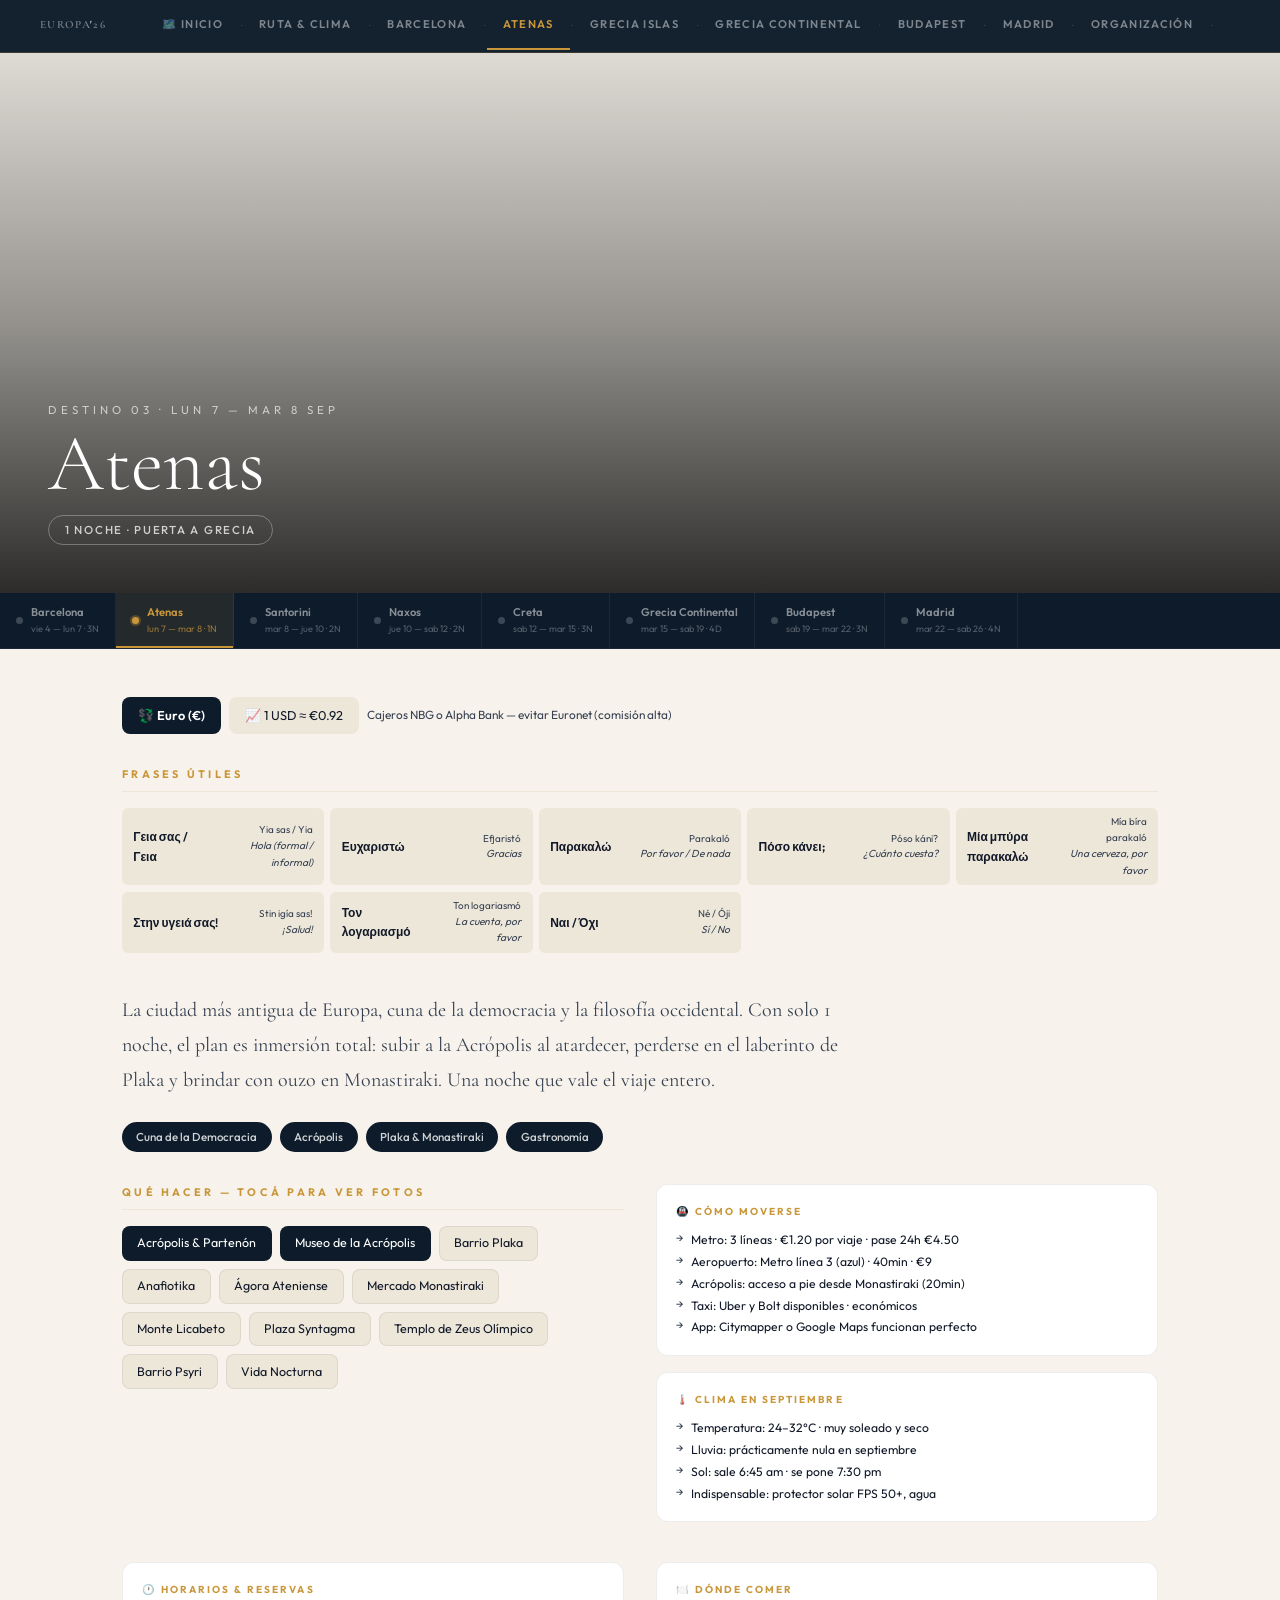
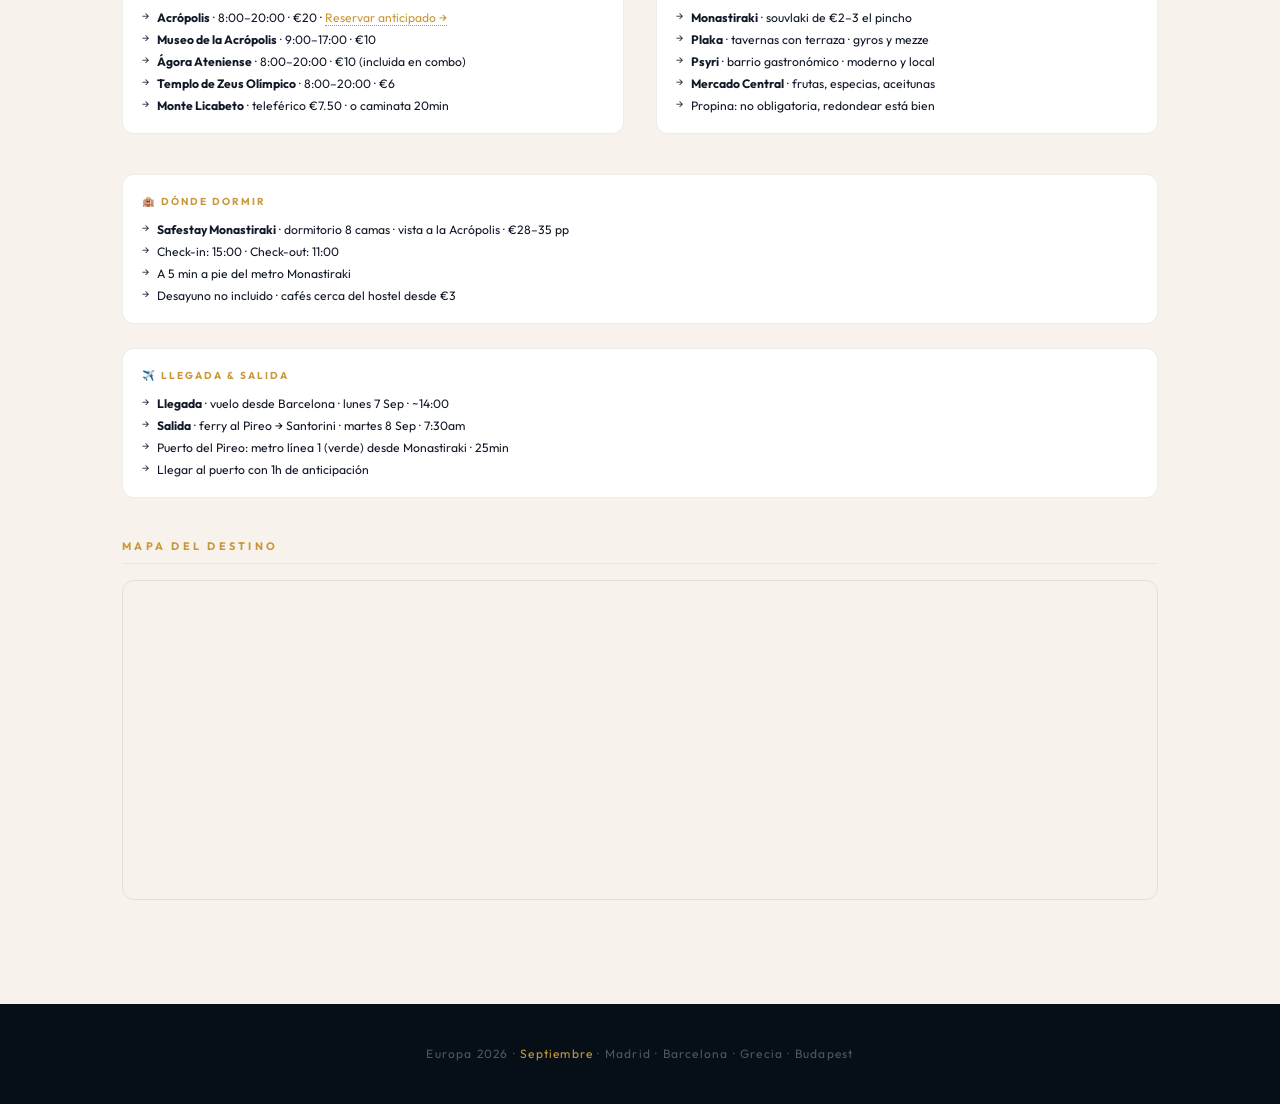
==== atenas.html @ 5ca6176f "descripción del cambio" ====
<!DOCTYPE html>
<html lang="es">
<head>
<meta charset="UTF-8">
<meta name="viewport" content="width=device-width, initial-scale=1.0, viewport-fit=cover">
<meta name="theme-color" content="#0d1b2a">
<meta name="mobile-web-app-capable" content="yes">
<meta name="apple-mobile-web-app-capable" content="yes">
<meta name="apple-mobile-web-app-status-bar-style" content="black-translucent">
<meta name="apple-mobile-web-app-title" content="Europa 2026">
<title>Atenas · Europa 2026</title>
<link href="https://fonts.googleapis.com/css2?family=Cormorant+Garamond:ital,wght@0,300;0,400;0,600;0,700;1,300;1,400&family=Outfit:wght@300;400;500;600;700&display=swap" rel="stylesheet">
<link rel="stylesheet" href="https://unpkg.com/leaflet@1.9.4/dist/leaflet.css"/>
<link rel="stylesheet" href="style.css">
</head>
<body>
<div class="modal-overlay" id="modal"><div class="modal-card">
  <img class="modal-photo" id="mImg" src="" alt="">
  <div class="modal-footer"><div class="modal-title" id="mTitle"></div><button class="modal-close" id="mClose">✕ Cerrar</button></div>
</div></div>
<nav class="site-nav"><div class="nav-inner"><a class="nav-logo" href="index.html">Europa<span style="color:white">'</span>26</a><a href="index.html">🗺️ Inicio</a><span class="nav-sep">·</span><a href="ruta.html">Ruta & Clima</a><span class="nav-sep">·</span><a href="barcelona.html">Barcelona</a><span class="nav-sep">·</span><a href="atenas.html">Atenas</a><span class="nav-sep">·</span><a href="grecia-islas.html">Grecia Islas</a><span class="nav-sep">·</span><a href="continental.html">Grecia Continental</a><span class="nav-sep">·</span><a href="budapest.html">Budapest</a><span class="nav-sep">·</span><a href="madrid.html">Madrid</a><span class="nav-sep">·</span><a href="organizar.html">Organización</a><span class="nav-sep">·</span></div></nav>

<section class="page-hero">
  <div class="page-hero-bg" style="background-image:url('https://upload.wikimedia.org/wikipedia/commons/thumb/d/da/The_Parthenon_in_Athens.jpg/1280px-The_Parthenon_in_Athens.jpg');background-size:cover;background-position:center 60%"></div>
  <div class="page-hero-overlay"></div>
  <div class="page-hero-content">
    <p class="page-hero-eyebrow">Destino 03 · Lun 7 — Mar 8 Sep</p>
    <h1 class="page-hero-title">Atenas</h1>
    <span class="page-hero-nights">1 Noche · Puerta a Grecia</span>
  </div>
</section>

<nav class="journey-strip">
  <a href="barcelona.html" class="tl-item"><span class="tl-dot"></span><span class="tl-label"><strong>Barcelona</strong><em>vie 4 — lun 7 · 3N</em></span></a>
  <a href="atenas.html" class="tl-item tl-current"><span class="tl-dot"></span><span class="tl-label"><strong>Atenas</strong><em>lun 7 — mar 8 · 1N</em></span></a>
  <a href="grecia-islas.html#santorini" class="tl-item"><span class="tl-dot"></span><span class="tl-label"><strong>Santorini</strong><em>mar 8 — jue 10 · 2N</em></span></a>
  <a href="grecia-islas.html#naxos" class="tl-item"><span class="tl-dot"></span><span class="tl-label"><strong>Naxos</strong><em>jue 10 — sab 12 · 2N</em></span></a>
  <a href="grecia-islas.html#creta" class="tl-item"><span class="tl-dot"></span><span class="tl-label"><strong>Creta</strong><em>sab 12 — mar 15 · 3N</em></span></a>
  <a href="continental.html" class="tl-item"><span class="tl-dot"></span><span class="tl-label"><strong>Grecia Continental</strong><em>mar 15 — sab 19 · 4D</em></span></a>
  <a href="budapest.html" class="tl-item"><span class="tl-dot"></span><span class="tl-label"><strong>Budapest</strong><em>sab 19 — mar 22 · 3N</em></span></a>
  <a href="madrid.html" class="tl-item"><span class="tl-dot"></span><span class="tl-label"><strong>Madrid</strong><em>mar 22 — sab 26 · 4N</em></span></a>
</nav>

<div class="dest-body">
  <div class="currency-bar">
    <div class="currency-badge">💱 Euro (€)</div>
    <div class="currency-rate">📈 1 USD ≈ €0.92</div>
    <span class="currency-tip">Cajeros NBG o Alpha Bank — evitar Euronet (comisión alta)</span>
  </div>

  <div style="margin-bottom:2.5rem"><p class="block-title">Frases útiles</p>
  <div class="phrase-grid">
    <div class="phrase-row"><div class="local">Γεια σας / Γεια</div><div class="pron-es"><span class="pron">Yia sas / Yia</span><span class="es">Hola (formal / informal)</span></div></div>
    <div class="phrase-row"><div class="local">Ευχαριστώ</div><div class="pron-es"><span class="pron">Efjaristó</span><span class="es">Gracias</span></div></div>
    <div class="phrase-row"><div class="local">Παρακαλώ</div><div class="pron-es"><span class="pron">Parakaló</span><span class="es">Por favor / De nada</span></div></div>
    <div class="phrase-row"><div class="local">Πόσο κάνει;</div><div class="pron-es"><span class="pron">Póso káni?</span><span class="es">¿Cuánto cuesta?</span></div></div>
    <div class="phrase-row"><div class="local">Μία μπύρα παρακαλώ</div><div class="pron-es"><span class="pron">Mía bíra parakaló</span><span class="es">Una cerveza, por favor</span></div></div>
    <div class="phrase-row"><div class="local">Στην υγειά σας!</div><div class="pron-es"><span class="pron">Stin igía sas!</span><span class="es">¡Salud!</span></div></div>
    <div class="phrase-row"><div class="local">Τον λογαριασμό</div><div class="pron-es"><span class="pron">Ton logariasmó</span><span class="es">La cuenta, por favor</span></div></div>
    <div class="phrase-row"><div class="local">Ναι / Όχι</div><div class="pron-es"><span class="pron">Né / Óji</span><span class="es">Sí / No</span></div></div>
  </div></div>

  <p class="dest-description">La ciudad más antigua de Europa, cuna de la democracia y la filosofía occidental. Con solo 1 noche, el plan es inmersión total: subir a la Acrópolis al atardecer, perderse en el laberinto de Plaka y brindar con ouzo en Monastiraki. Una noche que vale el viaje entero.</p>
  <div class="dest-highlights">
    <span class="highlight-pill">Cuna de la Democracia</span>
    <span class="highlight-pill">Acrópolis</span>
    <span class="highlight-pill">Plaka & Monastiraki</span>
    <span class="highlight-pill">Gastronomía</span>
  </div>

  <div class="two-col">
    <div>
      <p class="block-title">Qué hacer — tocá para ver fotos</p>
      <div class="activities-grid">
        <span class="activity-tag highlight">Acrópolis & Partenón</span>
        <span class="activity-tag highlight">Museo de la Acrópolis</span>
        <span class="activity-tag">Barrio Plaka</span>
        <span class="activity-tag">Anafiotika</span>
        <span class="activity-tag">Ágora Ateniense</span>
        <span class="activity-tag">Mercado Monastiraki</span>
        <span class="activity-tag">Monte Licabeto</span>
        <span class="activity-tag">Plaza Syntagma</span>
        <span class="activity-tag">Templo de Zeus Olímpico</span>
        <span class="activity-tag">Barrio Psyri</span>
        <span class="activity-tag">Vida Nocturna</span>
      </div>
    </div>
    <div>
      <div class="info-card"><span class="info-card-title">🚇 Cómo moverse</span>
        <ul>
          <li>Metro: 3 líneas · €1.20 por viaje · pase 24h €4.50</li>
          <li>Aeropuerto: Metro línea 3 (azul) · 40min · €9</li>
          <li>Acrópolis: acceso a pie desde Monastiraki (20min)</li>
          <li>Taxi: Uber y Bolt disponibles · económicos</li>
          <li>App: Citymapper o Google Maps funcionan perfecto</li>
        </ul>
      </div>
      <div class="info-card" style="margin-top:1rem"><span class="info-card-title">🌡️ Clima en Septiembre</span>
        <ul>
          <li>Temperatura: 24–32°C · muy soleado y seco</li>
          <li>Lluvia: prácticamente nula en septiembre</li>
          <li>Sol: sale 6:45 am · se pone 7:30 pm</li>
          <li>Indispensable: protector solar FPS 50+, agua</li>
        </ul>
      </div>
    </div>
  </div>

  <div class="two-col" style="margin-top:2rem">
    <div class="info-card"><span class="info-card-title">🕐 Horarios & Reservas</span>
      <ul>
        <li><strong>Acrópolis</strong> · 8:00–20:00 · €20 · <a href="https://etickets.tap.gr" target="_blank">Reservar anticipado →</a></li>
        <li><strong>Museo de la Acrópolis</strong> · 9:00–17:00 · €10</li>
        <li><strong>Ágora Ateniense</strong> · 8:00–20:00 · €10 (incluida en combo)</li>
        <li><strong>Templo de Zeus Olímpico</strong> · 8:00–20:00 · €6</li>
        <li><strong>Monte Licabeto</strong> · teleférico €7.50 · o caminata 20min</li>
      </ul>
    </div>
    <div class="info-card"><span class="info-card-title">🍽️ Dónde comer</span>
      <ul>
        <li><strong>Monastiraki</strong> · souvlaki de €2–3 el pincho</li>
        <li><strong>Plaka</strong> · tavernas con terraza · gyros y mezze</li>
        <li><strong>Psyri</strong> · barrio gastronómico · moderno y local</li>
        <li><strong>Mercado Central</strong> · frutas, especias, aceitunas</li>
        <li>Propina: no obligatoria, redondear está bien</li>
      </ul>
    </div>
  </div>

  <div class="info-card" style="margin-top:2rem"><span class="info-card-title">🏨 Dónde dormir</span>
    <ul>
      <li><strong>Safestay Monastiraki</strong> · dormitorio 8 camas · vista a la Acrópolis · €28–35 pp</li>
      <li>Check-in: 15:00 · Check-out: 11:00</li>
      <li>A 5 min a pie del metro Monastiraki</li>
      <li>Desayuno no incluido · cafés cerca del hostel desde €3</li>
    </ul>
  </div>

  <div class="info-card" style="margin-top:1.5rem"><span class="info-card-title">✈️ Llegada & Salida</span>
    <ul>
      <li><strong>Llegada</strong> · vuelo desde Barcelona · lunes 7 Sep · ~14:00</li>
      <li><strong>Salida</strong> · ferry al Pireo → Santorini · martes 8 Sep · 7:30am</li>
      <li>Puerto del Pireo: metro línea 1 (verde) desde Monastiraki · 25min</li>
      <li>Llegar al puerto con 1h de anticipación</li>
    </ul>
  </div>

  <div style="margin-bottom:2.5rem;margin-top:2.5rem">
    <p class="block-title">Mapa del destino</p>
    <div id="map-ath2" class="dest-map"></div>
  </div>
</div>

<footer class="site-footer"><p>Europa 2026 · <span>Septiembre</span> · Madrid · Barcelona · Grecia · Budapest</p></footer>
<script src="https://unpkg.com/leaflet@1.9.4/dist/leaflet.js"></script>
<script src="shared.js"></script>
<script>window.MAPS=[{"id":"map-ath2","lat":37.9755,"lng":23.736,"zoom":14,"spots":[
  {"num":1,"name":"Acrópolis & Partenón","lat":37.9715,"lng":23.7267,"hostel":false},
  {"num":2,"name":"Museo de la Acrópolis","lat":37.9692,"lng":23.7287,"hostel":false},
  {"num":3,"name":"Ágora Ateniense","lat":37.9754,"lng":23.7213,"hostel":false},
  {"num":4,"name":"Barrio Plaka","lat":37.9742,"lng":23.7285,"hostel":false},
  {"num":5,"name":"Mercado Monastiraki","lat":37.9763,"lng":23.7227,"hostel":false},
  {"num":6,"name":"Monte Licabeto","lat":37.9804,"lng":23.7450,"hostel":false},
  {"num":7,"name":"Templo de Zeus","lat":37.9693,"lng":23.7323,"hostel":false},
  {"num":8,"name":"Barrio Psyri","lat":37.9781,"lng":23.7208,"hostel":false},
  {"num":9,"name":"Plaza Syntagma","lat":37.9755,"lng":23.7355,"hostel":false},
  {"num":"H","name":"Safestay Monastiraki","lat":37.9763,"lng":23.7252,"hostel":true}
]}];</script>
</body></html>
---- style.css ----
:root{
  --navy:#0d1b2a;--cream:#f7f3ec;--cream-dark:#ede7da;
  --gold:#c9973a;--gold-b:#e8c46a;--gold-light:#f5e6c5;
  --terracotta:#b85c38;--white:#fff;
  --text:#111827;--text-mid:#374151;--star:#f0a500;--pb:#fffbf0;
}
*{margin:0;padding:0;box-sizing:border-box;}
html{scroll-behavior:smooth;}
body{font-family:'Outfit',sans-serif;background:var(--cream);color:var(--text);line-height:1.6;}

/* NAV */
.site-nav{position:sticky;top:0;z-index:100;background:rgba(13,27,42,.97);backdrop-filter:blur(12px);border-bottom:1px solid rgba(201,151,58,.2);padding:0 1.5rem;overflow-x:auto;white-space:nowrap;}
.site-nav::-webkit-scrollbar{display:none;}
.nav-inner{display:flex;align-items:center;min-height:52px;}
.nav-inner a{display:inline-block;padding:.9rem 1rem;font-size:.7rem;font-weight:600;letter-spacing:.12em;text-transform:uppercase;color:rgba(255,255,255,.45);text-decoration:none;border-bottom:2px solid transparent;transition:all .25s;}
.nav-inner a:hover,.nav-inner a.active{color:var(--gold);border-bottom-color:var(--gold);}
.nav-sep{color:rgba(255,255,255,.15);font-size:.65rem;padding:0 .1rem;}
.nav-logo{font-family:'Cormorant Garamond',serif;font-size:1rem;color:var(--gold);margin-right:1.5rem;text-decoration:none;flex-shrink:0;}

/* HERO */
.page-hero{height:60vh;min-height:380px;position:relative;overflow:hidden;display:flex;flex-direction:column;justify-content:flex-end;padding:3rem;}
.page-hero-bg{position:absolute;inset:0;background-size:cover;background-position:center;transition:transform 8s ease;}
.page-hero:hover .page-hero-bg{transform:scale(1.04);}
.page-hero-overlay{position:absolute;inset:0;background:linear-gradient(to top,rgba(0,0,0,.82) 0%,rgba(0,0,0,.4) 50%,rgba(0,0,0,.1) 100%);}
.page-hero-content{position:relative;z-index:2;}
.page-hero-eyebrow{font-size:.72rem;letter-spacing:.35em;color:rgba(255,255,255,.65);text-transform:uppercase;margin-bottom:.4rem;}
.page-hero-title{font-family:'Cormorant Garamond',serif;font-size:clamp(2.8rem,7vw,5rem);font-weight:300;color:var(--white);line-height:.95;}
.page-hero-nights{display:inline-block;margin-top:.8rem;font-size:.72rem;font-weight:500;letter-spacing:.15em;color:rgba(255,255,255,.75);border:1px solid rgba(255,255,255,.3);border-radius:20px;padding:.3rem 1rem;text-transform:uppercase;}

/* JOURNEY STRIP */
.journey-strip{display:flex;align-items:stretch;overflow-x:auto;background:var(--navy);border-bottom:1px solid rgba(255,255,255,.06);}
.journey-strip::-webkit-scrollbar{display:none;}
.journey-strip .tl-item{display:flex;align-items:center;gap:.5rem;padding:.7rem 1rem;text-decoration:none;border-right:1px solid rgba(255,255,255,.06);flex-shrink:0;transition:background .2s;position:relative;}
.journey-strip .tl-item:hover{background:rgba(255,255,255,.05);}
.journey-strip .tl-item.tl-current{background:rgba(201,151,58,.12);}
.journey-strip .tl-item.tl-current::after{content:'';position:absolute;bottom:0;left:0;right:0;height:2px;background:var(--gold);}
.tl-dot{width:7px;height:7px;border-radius:50%;background:rgba(255,255,255,.2);flex-shrink:0;}
.tl-item.tl-current .tl-dot{background:var(--gold);box-shadow:0 0 0 2px rgba(201,151,58,.3);}
.tl-label{display:flex;flex-direction:column;}
.tl-label strong{font-size:.7rem;font-weight:600;color:rgba(255,255,255,.5);white-space:nowrap;}
.tl-label em{font-size:.58rem;font-style:normal;color:rgba(255,255,255,.3);white-space:nowrap;}
.tl-item.tl-current .tl-label strong{color:var(--gold);}
.tl-item.tl-current .tl-label em{color:rgba(201,151,58,.7);}

/* SECTION */
.section-eyebrow{font-size:.7rem;letter-spacing:.35em;text-transform:uppercase;color:var(--gold);margin-bottom:.6rem;font-weight:600;}
.dest-body{max-width:1100px;margin:0 auto;padding:3rem 2rem 4rem;}
.dest-description{font-family:'Cormorant Garamond',serif;font-size:1.25rem;font-weight:400;line-height:1.75;color:var(--text-mid);max-width:720px;margin-bottom:1.5rem;}
.dest-highlights{display:flex;flex-wrap:wrap;gap:.5rem;margin-bottom:2rem;}
.highlight-pill{background:var(--navy);color:rgba(255,255,255,.8);font-size:.72rem;font-weight:500;padding:.35rem .9rem;border-radius:20px;}
.block-title{font-size:.68rem;font-weight:700;letter-spacing:.3em;text-transform:uppercase;color:var(--gold);margin-bottom:1rem;padding-bottom:.5rem;border-bottom:1px solid var(--cream-dark);}
.two-col{display:grid;grid-template-columns:1fr 1fr;gap:2rem;margin-bottom:2.5rem;}

/* TRANSPORT */
.transport-list{display:flex;flex-direction:column;gap:.7rem;}
.transport-card{border:1px solid rgba(0,0,0,.08);border-radius:10px;padding:.9rem 1.1rem;background:var(--white);display:flex;align-items:center;gap:1rem;transition:box-shadow .2s;}
.transport-card:hover{box-shadow:0 4px 16px rgba(0,0,0,.07);}
.transport-card.preferred{border-color:var(--gold-b);background:var(--pb);}
.transport-icon{font-size:1.3rem;flex-shrink:0;}
.transport-info{flex:1;}
.transport-name{font-weight:600;font-size:.88rem;color:var(--text);display:flex;align-items:center;gap:.4rem;}
.transport-name a{color:inherit;text-decoration:none;border-bottom:1px dotted rgba(0,0,0,.2);}
.transport-name a:hover{color:var(--gold);}
.preferred-star{color:var(--star);}
.transport-details{font-size:.73rem;color:var(--text-mid);margin-top:.1rem;}
.transport-price{font-weight:700;font-size:1rem;flex-shrink:0;}
.transport-card.preferred .transport-price{color:var(--gold);}

/* HOTELS */
.hotel-grid{display:grid;grid-template-columns:repeat(auto-fill,minmax(210px,1fr));gap:.8rem;}
.hotel-card{border:1px solid rgba(0,0,0,.08);border-radius:10px;padding:1.1rem 1.2rem;background:var(--white);transition:box-shadow .2s;}
.hotel-card:hover{box-shadow:0 4px 16px rgba(0,0,0,.07);}
.hotel-card.preferred{border-color:var(--gold-b);background:var(--pb);position:relative;}
.hotel-card.preferred::before{content:'★ Preferido';position:absolute;top:-1px;right:-1px;background:var(--gold);color:white;font-size:.6rem;font-weight:700;letter-spacing:.1em;text-transform:uppercase;padding:.25rem .6rem;border-radius:0 10px 0 8px;}
.hotel-name a{color:var(--text);text-decoration:none;font-weight:600;font-size:.88rem;border-bottom:1px dotted rgba(0,0,0,.2);}
.hotel-name a:hover{color:var(--gold);}
.hotel-neighborhood{font-size:.72rem;color:var(--text-mid);margin:.3rem 0 .5rem;}
.hotel-price{font-size:.85rem;}
.hotel-price strong{font-size:.98rem;font-weight:700;}
.hotel-card.preferred .hotel-price strong{color:var(--gold);}

/* ACTIVITIES */
.activities-grid{display:flex;flex-wrap:wrap;gap:.5rem;margin-bottom:2.5rem;}
.activity-tag{background:var(--cream-dark);border:1px solid rgba(0,0,0,.07);color:var(--text);font-size:.78rem;padding:.4rem .9rem;border-radius:8px;transition:all .2s;cursor:pointer;user-select:none;}
.activity-tag:hover{background:var(--gold-light);transform:translateY(-1px);box-shadow:0 3px 10px rgba(0,0,0,.08);}
.activity-tag.highlight{background:var(--navy);color:var(--white);border-color:transparent;}
.activity-tag.highlight:hover{background:#1a2f47;}

/* DAY PLANS */
.day-tabs{display:flex;gap:.4rem;flex-wrap:wrap;margin-bottom:1rem;}
.day-tab{background:var(--cream-dark);border:1px solid rgba(0,0,0,.08);color:var(--text-mid);font-size:.7rem;font-weight:600;padding:.4rem .9rem;border-radius:20px;cursor:pointer;transition:all .2s;white-space:nowrap;font-family:'Outfit',sans-serif;}
.day-tab.active,.day-tab:hover{background:var(--navy);color:white;border-color:transparent;}
.day-panel{display:none;}.day-panel.active{display:grid;grid-template-columns:1fr 1fr 1fr;gap:.8rem;}
.day-slot{background:var(--white);border-radius:10px;padding:1rem 1.1rem;border-left:3px solid var(--cream-dark);}
.day-slot.morning{border-left-color:#f59e0b;}.day-slot.afternoon{border-left-color:#3b82f6;}.day-slot.evening{border-left-color:#8b5cf6;}
.day-slot-label{font-size:.6rem;font-weight:700;letter-spacing:.15em;text-transform:uppercase;margin-bottom:.5rem;}
.day-slot.morning .day-slot-label{color:#d97706;}.day-slot.afternoon .day-slot-label{color:#2563eb;}.day-slot.evening .day-slot-label{color:#7c3aed;}
.day-slot ul{list-style:none;padding:0;margin:0;display:flex;flex-direction:column;gap:.3rem;}
.day-slot ul li{font-size:.77rem;color:var(--text);padding-left:.9rem;position:relative;line-height:1.4;}
.day-slot ul li::before{content:'·';position:absolute;left:0;color:var(--text-mid);}
.day-slot ul li.tip{color:#6b7280;font-style:italic;}
.day-slot ul li.tip::before{content:'💡';font-style:normal;}

/* MINI MAP */
.dest-map{height:320px;border-radius:12px;overflow:hidden;border:1px solid rgba(0,0,0,.08);}

/* INFO GRID */
.info-grid{display:grid;grid-template-columns:1fr 1fr 1fr;gap:1rem;margin-bottom:2.5rem;}
.info-card{background:var(--white);border-radius:12px;border:1px solid rgba(0,0,0,.07);padding:1.2rem;}
.info-card-title{font-size:.63rem;font-weight:700;letter-spacing:.2em;text-transform:uppercase;color:var(--gold);margin-bottom:.7rem;display:block;}
.info-card ul{list-style:none;padding:0;margin:0;display:flex;flex-direction:column;gap:.3rem;}
.info-card ul li{font-size:.76rem;color:var(--text);line-height:1.4;padding-left:.9rem;position:relative;}
.info-card ul li::before{content:'→';position:absolute;left:0;color:var(--text-mid);font-size:.7rem;}
.info-card ul li a{color:var(--gold);text-decoration:none;border-bottom:1px dotted;}

/* PHRASE GRID */
.phrase-grid{display:grid;grid-template-columns:repeat(auto-fill,minmax(200px,1fr));gap:.4rem;margin-bottom:2.5rem;}
.phrase-row{font-size:.75rem;background:var(--cream-dark);border-radius:6px;padding:.4rem .7rem;display:flex;justify-content:space-between;align-items:center;gap:.5rem;}
.phrase-row .local{font-weight:600;color:var(--text);}
.phrase-row .pron-es{text-align:right;}
.phrase-row .pron{font-size:.62rem;color:var(--text-mid);display:block;}
.phrase-row .es{font-size:.64rem;color:var(--text-mid);font-style:italic;display:block;}

/* CURRENCY BADGE */
.currency-bar{display:flex;flex-wrap:wrap;gap:.5rem;margin-bottom:2rem;align-items:center;}
.currency-badge{background:var(--navy);color:var(--white);border-radius:8px;padding:.5rem 1rem;font-size:.8rem;font-weight:600;}
.currency-rate{background:var(--cream-dark);border-radius:8px;padding:.5rem 1rem;font-size:.8rem;color:var(--text);}
.currency-tip{font-size:.74rem;color:var(--text-mid);}

/* MODAL */
.modal-overlay{position:fixed;inset:0;z-index:9999;background:rgba(0,0,0,0);pointer-events:none;display:flex;align-items:center;justify-content:center;padding:1.5rem;transition:background .3s;}
.modal-overlay.active{background:rgba(0,0,0,.92);pointer-events:all;}
.modal-card{background:var(--white);border-radius:16px;overflow:hidden;max-width:800px;width:100%;transform:scale(.92) translateY(16px);opacity:0;transition:transform .35s cubic-bezier(.34,1.56,.64,1),opacity .3s;box-shadow:0 30px 80px rgba(0,0,0,.5);}
.modal-overlay.active .modal-card{transform:scale(1) translateY(0);opacity:1;}
.modal-photo{width:100%;height:460px;object-fit:cover;display:block;background:var(--cream-dark);}
.modal-footer{padding:1.2rem 1.5rem;display:flex;align-items:center;justify-content:space-between;}
.modal-title{font-family:'Cormorant Garamond',serif;font-size:1.6rem;font-weight:400;color:var(--text);}
.modal-close{background:var(--cream-dark);border:none;cursor:pointer;font-size:1rem;color:var(--text-mid);padding:.5rem .9rem;border-radius:8px;font-weight:600;font-family:'Outfit',sans-serif;}
.modal-close:hover{background:var(--navy);color:white;}

/* FOOTER */
.site-footer{background:#060e18;color:rgba(255,255,255,.3);text-align:center;padding:2.5rem;font-size:.75rem;letter-spacing:.1em;}
.site-footer span{color:var(--gold);}

/* COST TABLE */
.cost-table{width:100%;border-collapse:collapse;font-size:.87rem;}
.cost-table th{text-align:left;padding:.75rem 1rem;font-size:.68rem;font-weight:700;letter-spacing:.2em;text-transform:uppercase;color:var(--gold);border-bottom:1px solid rgba(255,255,255,.1);}
.cost-table td{padding:.75rem 1rem;border-bottom:1px solid rgba(255,255,255,.06);color:rgba(255,255,255,.8);vertical-align:top;}
.cost-table tr:hover td{background:rgba(255,255,255,.03);}
.cost-dest{font-weight:600;color:var(--white);}
.cost-cat{font-size:.72rem;color:rgba(255,255,255,.4);margin-top:.1rem;}
.cost-pref{font-size:.72rem;color:rgba(201,151,58,.8);}
.cost-grand{font-family:'Cormorant Garamond',serif;font-size:1.6rem;font-weight:400;color:var(--gold);}
.cost-note{font-size:.72rem;color:rgba(255,255,255,.35);margin-top:1.5rem;line-height:1.6;}
.cost-subtotal td{background:rgba(201,151,58,.08);border-top:1px solid rgba(201,151,58,.2);font-weight:700;font-size:.9rem;}

/* TASKS */
.tasks-grid{display:grid;grid-template-columns:1fr 1fr;gap:1.2rem;}
.task-group{background:var(--white);border-radius:12px;border:1px solid rgba(0,0,0,.07);padding:1.5rem;transition:box-shadow .2s;}
.task-group:hover{box-shadow:0 4px 20px rgba(0,0,0,.07);}
.task-group-title{font-weight:700;font-size:.7rem;letter-spacing:.25em;text-transform:uppercase;color:var(--gold);margin-bottom:1rem;padding-bottom:.5rem;border-bottom:1px solid var(--cream-dark);display:flex;align-items:center;justify-content:space-between;}
.task-progress{font-weight:400;letter-spacing:0;font-size:.68rem;color:var(--text-mid);}
.task-item{display:flex;align-items:flex-start;gap:.75rem;padding:.45rem 0;border-bottom:1px solid var(--cream-dark);cursor:pointer;transition:opacity .15s;}
.task-item:last-child{border-bottom:none;}
.task-item:hover{opacity:.8;}
.task-cb{width:18px;height:18px;border-radius:4px;border:2px solid #d1d5db;flex-shrink:0;margin-top:2px;display:flex;align-items:center;justify-content:center;transition:all .2s;background:white;}
.task-cb.done{background:var(--gold);border-color:var(--gold);}
.task-cb.done::after{content:'✓';color:white;font-size:11px;font-weight:700;}
.task-label{font-size:.8rem;color:var(--text);line-height:1.4;transition:all .2s;}
.task-label.done{text-decoration:line-through;color:var(--text-mid);}
.task-label .tag{font-size:.62rem;background:var(--navy);color:rgba(255,255,255,.7);padding:.1rem .4rem;border-radius:20px;margin-left:.3rem;vertical-align:middle;}
.task-label .tag.urgent{background:#b91c1c;}
.tasks-reset{background:none;border:1px solid rgba(0,0,0,.15);color:var(--text-mid);font-family:'Outfit',sans-serif;font-size:.72rem;padding:.45rem 1rem;border-radius:8px;cursor:pointer;margin-top:1.5rem;transition:all .2s;}
.tasks-reset:hover{border-color:var(--gold);color:var(--gold);}

/* PACKING */
.packing-cats{display:grid;grid-template-columns:repeat(auto-fill,minmax(220px,1fr));gap:1rem;}
.packing-cat{background:var(--white);border-radius:12px;border:1px solid rgba(0,0,0,.07);padding:1.3rem;}
.packing-cat-title{font-size:.68rem;font-weight:700;letter-spacing:.2em;text-transform:uppercase;color:var(--gold);margin-bottom:.8rem;}
.pack-item{display:flex;align-items:center;gap:.6rem;padding:.3rem 0;border-bottom:1px solid var(--cream-dark);cursor:pointer;}
.pack-item:last-child{border-bottom:none;}
.pack-item .pcb{width:16px;height:16px;border-radius:3px;border:2px solid #d1d5db;flex-shrink:0;display:flex;align-items:center;justify-content:center;transition:all .2s;background:white;}
.pack-item .pcb.done{background:var(--gold);border-color:var(--gold);}
.pack-item .pcb.done::after{content:'✓';color:white;font-size:9px;font-weight:700;}
.pack-item span{font-size:.77rem;color:var(--text);transition:all .2s;}
.pack-item span.done{text-decoration:line-through;color:var(--text-mid);}
.pack-item span .must{font-size:.6rem;background:#fef3c7;color:#92400e;padding:.1rem .3rem;border-radius:4px;margin-left:.3rem;}

/* TRACKER */
.tracker-table{width:100%;border-collapse:collapse;font-size:.82rem;}
.tracker-table th{text-align:left;padding:.6rem .8rem;font-size:.63rem;font-weight:700;letter-spacing:.2em;text-transform:uppercase;color:var(--gold);border-bottom:1px solid rgba(255,255,255,.1);}
.tracker-table td{padding:.65rem .8rem;border-bottom:1px solid rgba(255,255,255,.05);color:rgba(255,255,255,.8);vertical-align:middle;}
.status-sel{background:transparent;border:1px solid rgba(255,255,255,.15);color:rgba(255,255,255,.8);font-family:'Outfit',sans-serif;font-size:.73rem;padding:.3rem .5rem;border-radius:6px;cursor:pointer;appearance:none;-webkit-appearance:none;}
.status-sel.pendiente{border-color:rgba(239,68,68,.4);color:#fca5a5;}
.status-sel.reservado{border-color:rgba(234,179,8,.4);color:#fde047;}
.status-sel.pagado{border-color:rgba(34,197,94,.4);color:#86efac;}
.date-inp,.tracker-note-inp{background:transparent;border:1px solid rgba(255,255,255,.12);color:rgba(255,255,255,.6);font-family:'Outfit',sans-serif;font-size:.72rem;padding:.3rem .5rem;border-radius:6px;}
.date-inp{width:120px;} .tracker-note-inp{width:100%;}
.date-inp:focus,.tracker-note-inp:focus{outline:none;border-color:var(--gold);}

/* ROUTE OVERVIEW */
.route-grid{display:grid;grid-template-columns:repeat(auto-fill,minmax(185px,1fr));gap:1px;background:rgba(255,255,255,.08);border:1px solid rgba(255,255,255,.08);border-radius:12px;overflow:hidden;}
.route-stop{background:rgba(255,255,255,.03);padding:1.4rem;transition:background .2s;text-decoration:none;display:block;}
.route-stop:hover{background:rgba(201,151,58,.08);}
.stop-num{font-size:.63rem;letter-spacing:.2em;color:var(--gold);font-weight:600;margin-bottom:.4rem;}
.stop-city{font-family:'Cormorant Garamond',serif;font-size:1.35rem;color:var(--white);margin-bottom:.25rem;}
.stop-dates{font-size:.7rem;color:rgba(255,255,255,.45);}
.stop-nights{display:inline-block;margin-top:.6rem;font-size:.65rem;background:rgba(201,151,58,.15);color:var(--gold);border:1px solid rgba(201,151,58,.3);border-radius:20px;padding:.2rem .65rem;}

/* CALENDAR */
.calendar-grid{display:grid;grid-template-columns:repeat(7,1fr);gap:1px;background:rgba(0,0,0,.1);border-radius:12px;overflow:hidden;border:1px solid rgba(0,0,0,.1);}
.cal-header{background:var(--navy);color:var(--gold);text-align:center;padding:.65rem .2rem;font-size:.7rem;letter-spacing:.08em;font-weight:600;text-transform:uppercase;}
.cal-cell{background:var(--white);padding:.5rem .4rem;min-height:75px;}
.cal-cell.empty{background:#f0ece4;}
.cal-num{font-size:.68rem;color:var(--text-mid);font-weight:600;margin-bottom:.3rem;}
.cal-event{font-size:.6rem;font-weight:500;padding:.18rem .35rem;border-radius:4px;line-height:1.3;margin-bottom:.15rem;}
.ev-madrid{background:#fde8e8;color:#b91c1c;}.ev-bcn{background:#fde8b8;color:#92400e;}
.ev-athens{background:#e0f0ff;color:#1e40af;}.ev-island{background:#d1fae5;color:#065f46;}
.ev-creta{background:#c6f6d5;color:#065f46;}.ev-road{background:#ede9fe;color:#5b21b6;}
.ev-buda{background:#fce7f3;color:#9d174d;}.ev-travel{background:#f0f0f0;color:#374151;}

/* CLIMATE CARDS */
.climate-grid{display:grid;grid-template-columns:repeat(auto-fill,minmax(220px,1fr));gap:1rem;}
.climate-card{background:var(--white);border-radius:12px;padding:1.5rem;border:1px solid rgba(0,0,0,.07);}
.climate-card-header{display:flex;justify-content:space-between;align-items:flex-start;margin-bottom:1rem;}
.climate-card-name{font-weight:700;font-size:.92rem;}
.climate-card-dates{font-size:.7rem;color:var(--text-mid);}
.climate-badges{display:flex;gap:.4rem;flex-wrap:wrap;margin-bottom:.8rem;}
.climate-badge{font-size:.7rem;font-weight:600;padding:.2rem .55rem;border-radius:20px;}
.climate-badge.temp{background:#fef3c7;color:#92400e;}
.climate-badge.rain{background:#dbeafe;color:#1e40af;}
.climate-badge.sea{background:#dcfce7;color:#166534;}
.climate-badge.other{background:#ede9fe;color:#5b21b6;}
.climate-budget{border-top:1px solid #f0ece4;padding-top:.8rem;font-size:.8rem;color:var(--text);}
.climate-budget .total{font-weight:700;margin-top:.3rem;}

/* ROADTRIP */
.roadtrip-day{background:var(--white);border-radius:12px;border:1px solid rgba(0,0,0,.07);padding:1.5rem;margin-bottom:1rem;}
.roadtrip-day h4{font-family:'Cormorant Garamond',serif;font-size:1.35rem;font-weight:600;margin-bottom:.7rem;}
.roadtrip-stops{display:flex;flex-wrap:wrap;align-items:center;gap:.3rem;margin-bottom:.6rem;font-size:.8rem;}
.roadtrip-stops .stop{background:var(--navy);color:white;padding:.22rem .65rem;border-radius:20px;font-weight:500;}
.roadtrip-stops .arrow{color:var(--text-mid);}
.roadtrip-time{font-size:.7rem;color:var(--text-mid);background:var(--cream-dark);display:inline-block;padding:.18rem .55rem;border-radius:4px;margin-left:.25rem;}

/* RESPONSIVE */
@media(max-width:768px){
  .two-col{grid-template-columns:1fr;}
  .info-grid{grid-template-columns:1fr 1fr;}
  .tasks-grid{grid-template-columns:1fr;}
}
@media(max-width:640px){
  .dest-body{padding:2rem 1.2rem 3rem;}
  .hotel-grid{grid-template-columns:1fr 1fr;}
  .info-grid{grid-template-columns:1fr;}
  .day-panel.active{grid-template-columns:1fr;}
  .dest-map{height:240px;}
  .modal-photo{height:220px;}
  .page-hero{height:260px;min-height:260px;padding:1.5rem;}
  .calendar-grid{font-size:.55rem;}
  .cost-table th:nth-child(3),.cost-table td:nth-child(3){display:none;}
  .tracker-table th:nth-child(4),.tracker-table td:nth-child(4){display:none;}
}
@media(max-width:400px){
  .hotel-grid{grid-template-columns:1fr;}
  .packing-cats{grid-template-columns:1fr;}
}
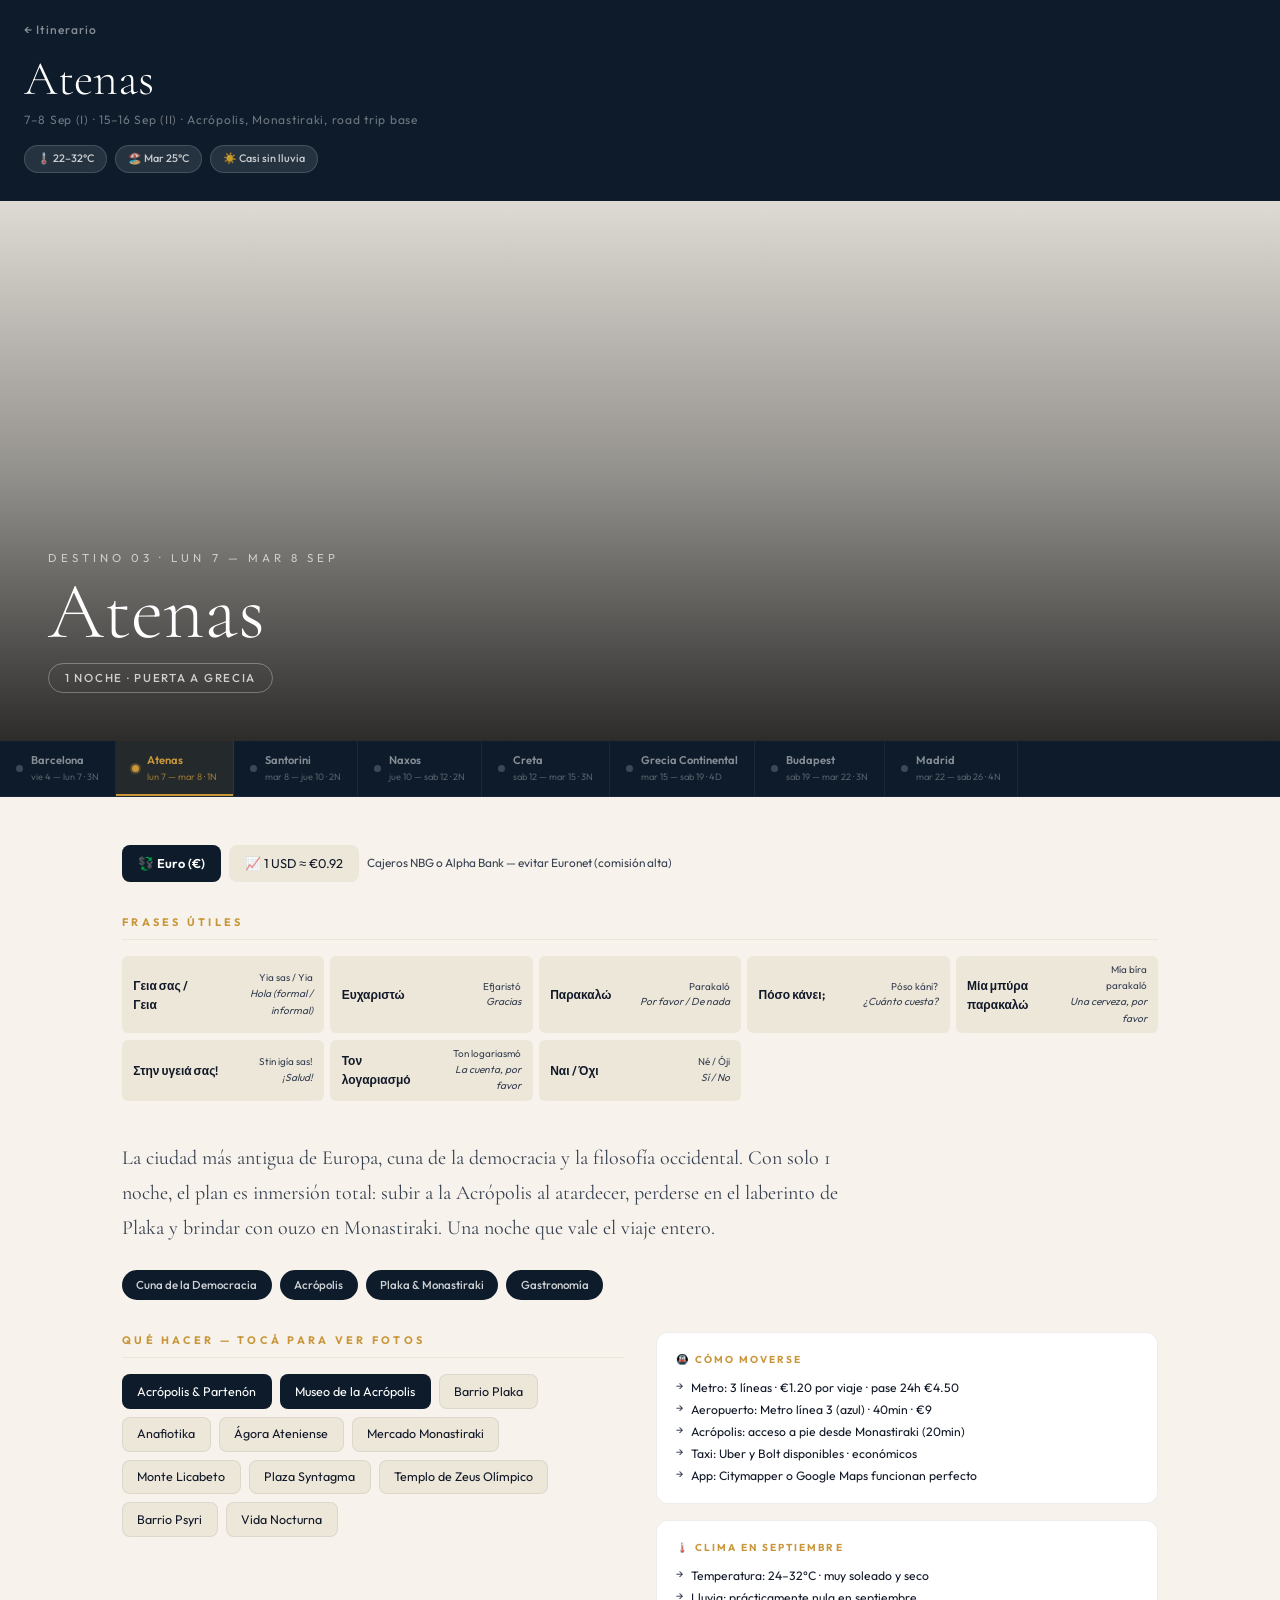
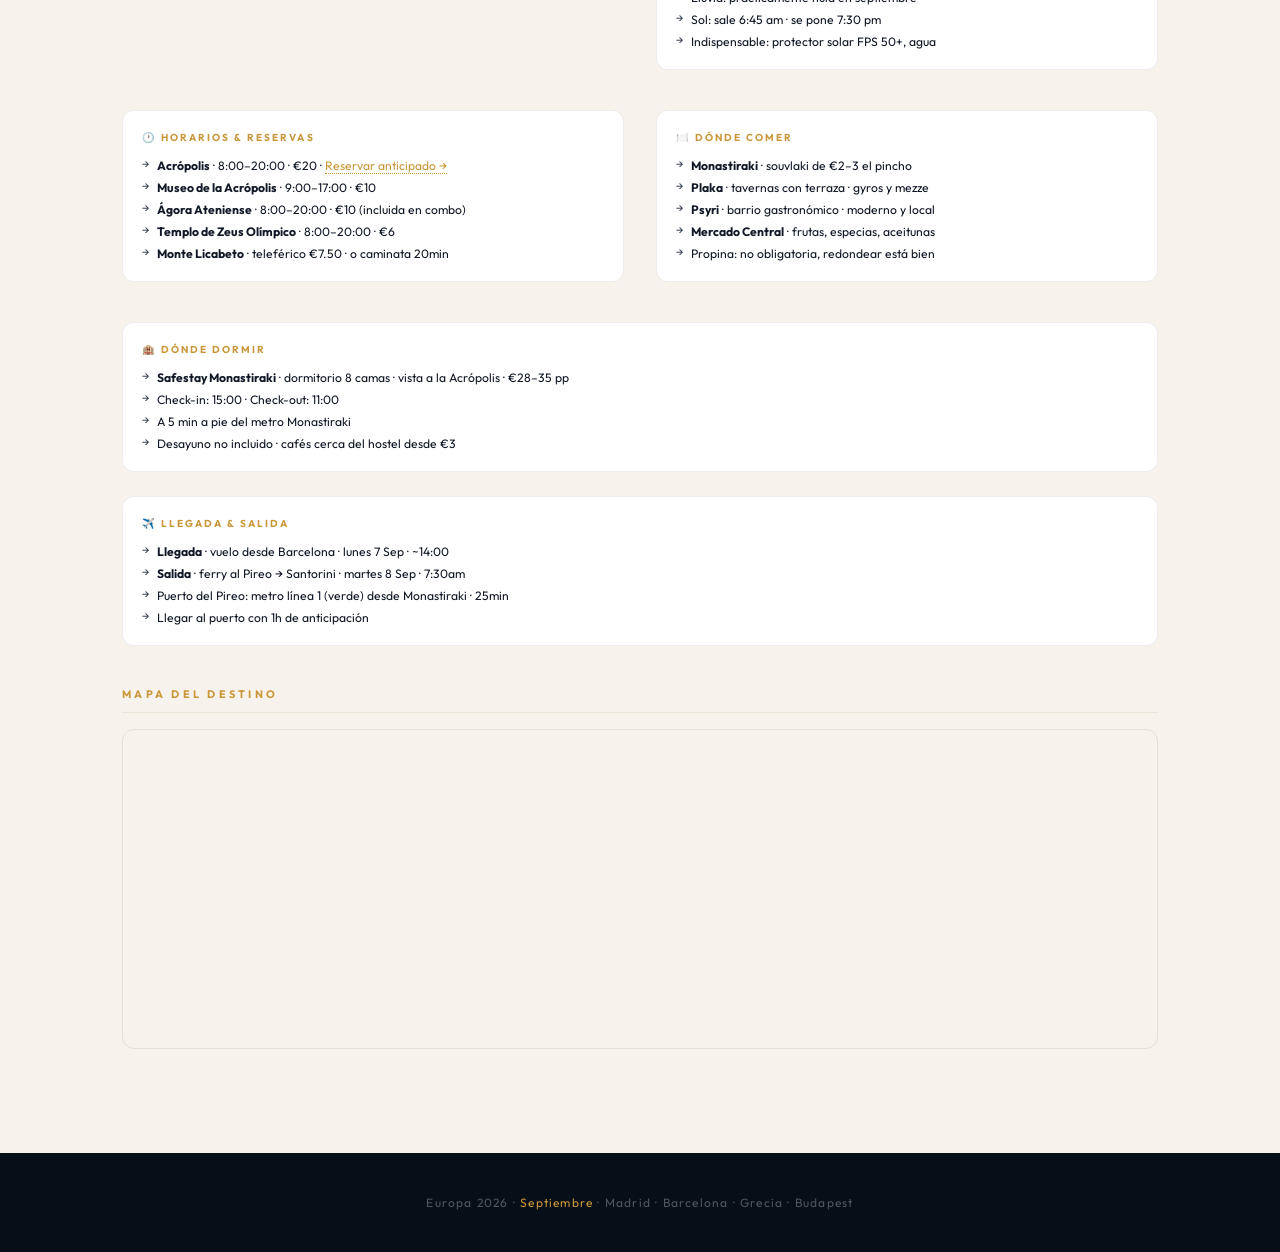
==== commit a0df7a4c: "City pages: nuevo header navy con clima; bottom nav unificado - 6 páginas de ciudad (madrid, barcelo" ====
--- a/atenas.html
+++ b/atenas.html
@@ -18,7 +18,16 @@
   <img class="modal-photo" id="mImg" src="" alt="">
   <div class="modal-footer"><div class="modal-title" id="mTitle"></div><button class="modal-close" id="mClose">✕ Cerrar</button></div>
 </div></div>
-<nav class="site-nav"><div class="nav-inner"><a class="nav-logo" href="index.html">Europa<span style="color:white">'</span>26</a><a href="index.html">🗺️ Inicio</a><span class="nav-sep">·</span><a href="ruta.html">Ruta & Clima</a><span class="nav-sep">·</span><a href="barcelona.html">Barcelona</a><span class="nav-sep">·</span><a href="atenas.html">Atenas</a><span class="nav-sep">·</span><a href="grecia-islas.html">Grecia Islas</a><span class="nav-sep">·</span><a href="continental.html">Grecia Continental</a><span class="nav-sep">·</span><a href="budapest.html">Budapest</a><span class="nav-sep">·</span><a href="madrid.html">Madrid</a><span class="nav-sep">·</span><a href="organizar.html">Organización</a><span class="nav-sep">·</span></div></nav>
+<div class="city-header">
+  <a class="city-back" href="itinerario.html">← Itinerario</a>
+  <div class="city-header-title">Atenas</div>
+  <div class="city-header-sub">7–8 Sep (I) · 15–16 Sep (II) · Acrópolis, Monastiraki, road trip base</div>
+  <div class="city-climate">
+    <span class="climate-pill">🌡️ 22–32°C</span>
+    <span class="climate-pill">🏖️ Mar 25°C</span>
+    <span class="climate-pill">☀️ Casi sin lluvia</span>
+  </div>
+</div>
 
 <section class="page-hero">
   <div class="page-hero-bg" style="background-image:url('https://upload.wikimedia.org/wikipedia/commons/thumb/d/da/The_Parthenon_in_Athens.jpg/1280px-The_Parthenon_in_Athens.jpg');background-size:cover;background-position:center 60%"></div>
@@ -154,16 +163,18 @@
 <footer class="site-footer"><p>Europa 2026 · <span>Septiembre</span> · Madrid · Barcelona · Grecia · Budapest</p></footer>
 <script src="https://unpkg.com/leaflet@1.9.4/dist/leaflet.js"></script>
 <script src="shared.js"></script>
-<script>window.MAPS=[{"id":"map-ath2","lat":37.9755,"lng":23.736,"zoom":14,"spots":[
-  {"num":1,"name":"Acrópolis & Partenón","lat":37.9715,"lng":23.7267,"hostel":false},
-  {"num":2,"name":"Museo de la Acrópolis","lat":37.9692,"lng":23.7287,"hostel":false},
-  {"num":3,"name":"Ágora Ateniense","lat":37.9754,"lng":23.7213,"hostel":false},
-  {"num":4,"name":"Barrio Plaka","lat":37.9742,"lng":23.7285,"hostel":false},
-  {"num":5,"name":"Mercado Monastiraki","lat":37.9763,"lng":23.7227,"hostel":false},
-  {"num":6,"name":"Monte Licabeto","lat":37.9804,"lng":23.7450,"hostel":false},
-  {"num":7,"name":"Templo de Zeus","lat":37.9693,"lng":23.7323,"hostel":false},
-  {"num":8,"name":"Barrio Psyri","lat":37.9781,"lng":23.7208,"hostel":false},
-  {"num":9,"name":"Plaza Syntagma","lat":37.9755,"lng":23.7355,"hostel":false},
-  {"num":"H","name":"Safestay Monastiraki","lat":37.9763,"lng":23.7252,"hostel":true}
+<script>window.MAPS=[{"id":"map-ath2","lat":37.9735,"lng":23.728,"zoom":14,
+"days":["Lun 7 Sep"],
+"spots":[
+  {"num":"H","name":"Safestay Monastiraki","lat":37.9763,"lng":23.7252,"hostel":true},
+  {"num":1,"name":"Mercado Monastiraki","lat":37.9763,"lng":23.7227,"hostel":false,"day":1,"order":1},
+  {"num":2,"name":"Ágora Ateniense","lat":37.9754,"lng":23.7213,"hostel":false,"day":1,"order":2},
+  {"num":3,"name":"Acrópolis & Partenón","lat":37.9715,"lng":23.7267,"hostel":false,"day":1,"order":3},
+  {"num":4,"name":"Museo de la Acrópolis","lat":37.9692,"lng":23.7287,"hostel":false,"day":1,"order":4},
+  {"num":5,"name":"Barrio Plaka","lat":37.9742,"lng":23.7285,"hostel":false,"day":1,"order":5},
+  {"num":6,"name":"Templo de Zeus","lat":37.9693,"lng":23.7323,"hostel":false,"day":1,"order":6},
+  {"num":7,"name":"Plaza Syntagma","lat":37.9755,"lng":23.7355,"hostel":false,"day":1,"order":7},
+  {"num":8,"name":"Barrio Psyri","lat":37.9781,"lng":23.7208,"hostel":false,"day":1,"order":8},
+  {"num":9,"name":"Monte Licabeto","lat":37.9804,"lng":23.745,"hostel":false,"day":1,"order":9}
 ]}];</script>
 </body></html>
--- a/style.css
+++ b/style.css
@@ -6,7 +6,7 @@
   --text:#111827;--text-mid:#374151;--star:#f0a500;--pb:#fffbf0;
 }
 *{margin:0;padding:0;box-sizing:border-box;}
-html{scroll-behavior:smooth;}
+html{scroll-behavior:smooth;overflow-x:clip;}
 body{font-family:'Outfit',sans-serif;background:var(--cream);color:var(--text);line-height:1.6;}
 
 /* NAV */
@@ -104,6 +104,11 @@
 
 /* MINI MAP */
 .dest-map{height:320px;border-radius:12px;overflow:hidden;border:1px solid rgba(0,0,0,.08);}
+
+/* MAP DAY ROUTE BUTTONS */
+.map-day-btns{display:flex;gap:.4rem;flex-wrap:wrap;margin-bottom:.55rem;}
+.map-day-btn{background:var(--cream-dark);border:1px solid rgba(0,0,0,.1);color:var(--text-mid);font-size:.68rem;font-weight:600;padding:.32rem .8rem;border-radius:20px;cursor:pointer;font-family:'Outfit',sans-serif;transition:all .2s;white-space:nowrap;}
+.map-day-btn:hover,.map-day-btn.active{background:var(--navy);color:white;border-color:transparent;}
 
 /* INFO GRID */
 .info-grid{display:grid;grid-template-columns:1fr 1fr 1fr;gap:1rem;margin-bottom:2.5rem;}
@@ -243,11 +248,22 @@
 .roadtrip-stops .arrow{color:var(--text-mid);}
 .roadtrip-time{font-size:.7rem;color:var(--text-mid);background:var(--cream-dark);display:inline-block;padding:.18rem .55rem;border-radius:4px;margin-left:.25rem;}
 
+/* BOTTOM NAV */
+.bottom-nav{display:none;position:fixed;bottom:0;left:0;right:0;background:rgba(13,27,42,.97);backdrop-filter:blur(16px);-webkit-backdrop-filter:blur(16px);border-top:1px solid rgba(201,151,58,.18);z-index:200;padding-bottom:env(safe-area-inset-bottom,0);}
+.bottom-nav a{flex:1;display:flex;flex-direction:column;align-items:center;padding:.55rem .4rem .45rem;color:rgba(255,255,255,.38);text-decoration:none;font-family:Outfit,sans-serif;transition:color .15s;-webkit-tap-highlight-color:transparent;}
+.bottom-nav a.active,.bottom-nav a:hover{color:var(--gold);}
+.bnav-icon{font-size:1.35rem;line-height:1;display:block;}
+.bnav-label{font-size:.58rem;font-weight:600;letter-spacing:.06em;text-transform:uppercase;margin-top:.2rem;display:block;}
+
 /* RESPONSIVE */
 @media(max-width:768px){
   .two-col{grid-template-columns:1fr;}
   .info-grid{grid-template-columns:1fr 1fr;}
   .tasks-grid{grid-template-columns:1fr;}
+  .bottom-nav{display:flex;}
+  body{padding-bottom:calc(4.5rem + env(safe-area-inset-bottom,0));}
+  .site-nav .nav-sep{display:none;}
+  .site-nav .nav-inner a:not(.nav-logo){font-size:.62rem;padding:.85rem .65rem;}
 }
 @media(max-width:640px){
   .dest-body{padding:2rem 1.2rem 3rem;}
@@ -260,8 +276,19 @@
   .calendar-grid{font-size:.55rem;}
   .cost-table th:nth-child(3),.cost-table td:nth-child(3){display:none;}
   .tracker-table th:nth-child(4),.tracker-table td:nth-child(4){display:none;}
+  section[id="costos"] > div, section[id="tracker"] > div{overflow-x:auto;}
+  .cost-table,.tracker-table{min-width:520px;}
 }
 @media(max-width:400px){
   .hotel-grid{grid-template-columns:1fr;}
   .packing-cats{grid-template-columns:1fr;}
 }
+
+/* ── CITY HEADER (reemplaza site-nav en páginas de ciudad) ── */
+.city-header{background:var(--navy);padding:calc(env(safe-area-inset-top,0) + 1.25rem) 1.5rem 1.75rem;color:white;}
+.city-back{display:block;font-family:Outfit,sans-serif;font-size:.75rem;font-weight:500;letter-spacing:.08em;color:rgba(255,255,255,.5);text-decoration:none;margin-bottom:1rem;-webkit-tap-highlight-color:transparent;transition:color .15s;}
+.city-back:hover{color:var(--gold);}
+.city-header-title{font-family:'Cormorant Garamond',serif;font-size:clamp(2rem,6vw,3rem);font-weight:300;color:#fff;line-height:1;}
+.city-header-sub{font-family:Outfit,sans-serif;font-size:.75rem;letter-spacing:.06em;color:rgba(255,255,255,.4);margin-top:.4rem;}
+.city-climate{display:flex;flex-wrap:wrap;gap:.5rem;margin-top:1rem;}
+.climate-pill{font-family:Outfit,sans-serif;font-size:.68rem;font-weight:500;background:rgba(255,255,255,.1);border:1px solid rgba(255,255,255,.15);border-radius:20px;padding:.28rem .75rem;color:rgba(255,255,255,.75);white-space:nowrap;}
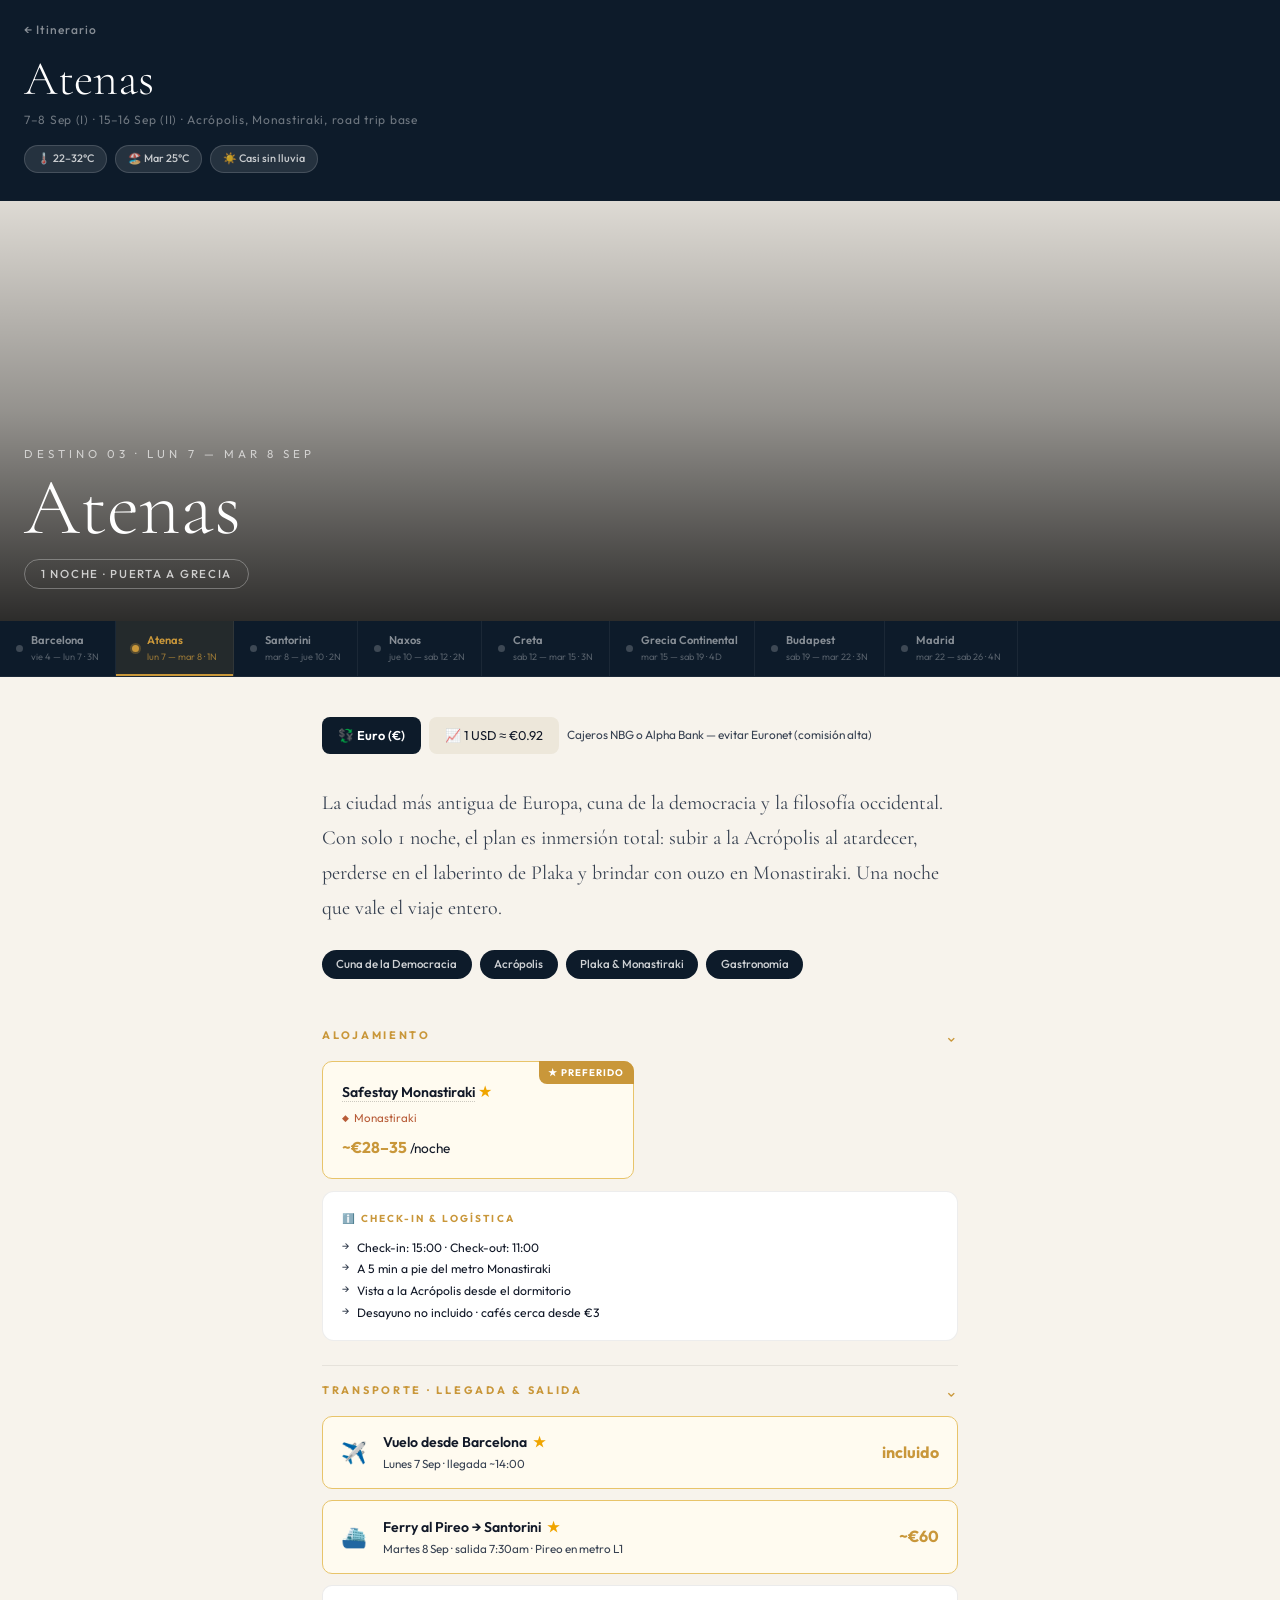
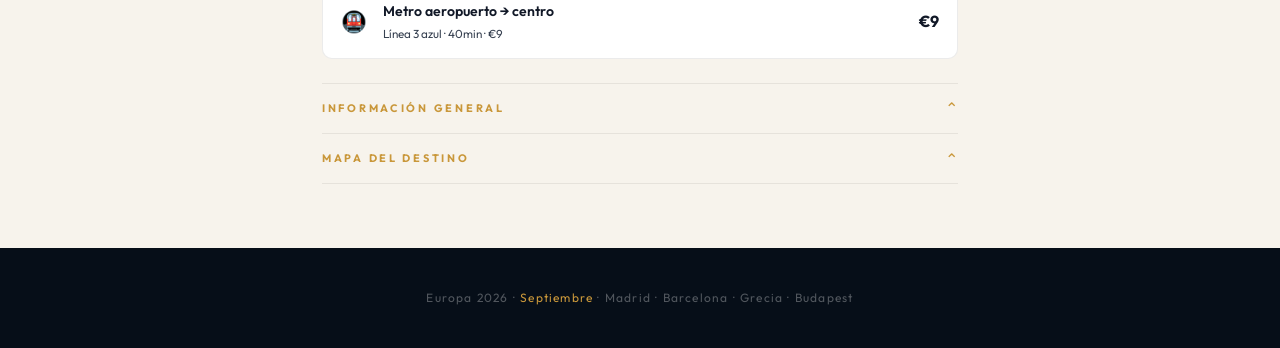
==== commit a1baa288: "Ciudades: accordion responsive mobile/tablet + reordering sections - style.css: accordion sections (" ====
--- a/atenas.html
+++ b/atenas.html
@@ -57,18 +57,6 @@
     <span class="currency-tip">Cajeros NBG o Alpha Bank — evitar Euronet (comisión alta)</span>
   </div>
 
-  <div style="margin-bottom:2.5rem"><p class="block-title">Frases útiles</p>
-  <div class="phrase-grid">
-    <div class="phrase-row"><div class="local">Γεια σας / Γεια</div><div class="pron-es"><span class="pron">Yia sas / Yia</span><span class="es">Hola (formal / informal)</span></div></div>
-    <div class="phrase-row"><div class="local">Ευχαριστώ</div><div class="pron-es"><span class="pron">Efjaristó</span><span class="es">Gracias</span></div></div>
-    <div class="phrase-row"><div class="local">Παρακαλώ</div><div class="pron-es"><span class="pron">Parakaló</span><span class="es">Por favor / De nada</span></div></div>
-    <div class="phrase-row"><div class="local">Πόσο κάνει;</div><div class="pron-es"><span class="pron">Póso káni?</span><span class="es">¿Cuánto cuesta?</span></div></div>
-    <div class="phrase-row"><div class="local">Μία μπύρα παρακαλώ</div><div class="pron-es"><span class="pron">Mía bíra parakaló</span><span class="es">Una cerveza, por favor</span></div></div>
-    <div class="phrase-row"><div class="local">Στην υγειά σας!</div><div class="pron-es"><span class="pron">Stin igía sas!</span><span class="es">¡Salud!</span></div></div>
-    <div class="phrase-row"><div class="local">Τον λογαριασμό</div><div class="pron-es"><span class="pron">Ton logariasmó</span><span class="es">La cuenta, por favor</span></div></div>
-    <div class="phrase-row"><div class="local">Ναι / Όχι</div><div class="pron-es"><span class="pron">Né / Óji</span><span class="es">Sí / No</span></div></div>
-  </div></div>
-
   <p class="dest-description">La ciudad más antigua de Europa, cuna de la democracia y la filosofía occidental. Con solo 1 noche, el plan es inmersión total: subir a la Acrópolis al atardecer, perderse en el laberinto de Plaka y brindar con ouzo en Monastiraki. Una noche que vale el viaje entero.</p>
   <div class="dest-highlights">
     <span class="highlight-pill">Cuna de la Democracia</span>
@@ -77,9 +65,66 @@
     <span class="highlight-pill">Gastronomía</span>
   </div>
 
-  <div class="two-col">
-    <div>
-      <p class="block-title">Qué hacer — tocá para ver fotos</p>
+  <div class="acc-section open">
+    <div class="acc-header"><span class="acc-label">Alojamiento</span><span class="acc-chevron">⌃</span></div>
+    <div class="acc-body">
+      <div class="hotel-grid">
+        <div class="hotel-card preferred"><div class="hotel-name"><a href="https://www.hostelworld.com" target="_blank">Safestay Monastiraki</a> <span class="preferred-star">★</span></div><div class="hotel-neighborhood">Monastiraki</div><div class="hotel-price"><strong>~€28–35</strong> /noche</div></div>
+      </div>
+      <div class="info-card" style="margin-top:.75rem"><span class="info-card-title">ℹ️ Check-in & logística</span>
+        <ul>
+          <li>Check-in: 15:00 · Check-out: 11:00</li>
+          <li>A 5 min a pie del metro Monastiraki</li>
+          <li>Vista a la Acrópolis desde el dormitorio</li>
+          <li>Desayuno no incluido · cafés cerca desde €3</li>
+        </ul>
+      </div>
+    </div>
+  </div>
+
+  <div class="acc-section open">
+    <div class="acc-header"><span class="acc-label">Transporte · Llegada & Salida</span><span class="acc-chevron">⌃</span></div>
+    <div class="acc-body">
+      <div class="transport-list">
+        <div class="transport-card preferred"><div class="transport-icon">✈️</div><div class="transport-info"><div class="transport-name">Vuelo desde Barcelona <span class="preferred-star">★</span></div><div class="transport-details">Lunes 7 Sep · llegada ~14:00</div></div><div class="transport-price">incluido</div></div>
+        <div class="transport-card preferred"><div class="transport-icon">⛴️</div><div class="transport-info"><div class="transport-name">Ferry al Pireo → Santorini <span class="preferred-star">★</span></div><div class="transport-details">Martes 8 Sep · salida 7:30am · Pireo en metro L1</div></div><div class="transport-price">~€60</div></div>
+        <div class="transport-card"><div class="transport-icon">🚇</div><div class="transport-info"><div class="transport-name">Metro aeropuerto → centro</div><div class="transport-details">Línea 3 azul · 40min · €9</div></div><div class="transport-price">€9</div></div>
+      </div>
+    </div>
+  </div>
+
+  <div class="acc-section">
+    <div class="acc-header"><span class="acc-label">Información General</span><span class="acc-chevron">⌃</span></div>
+    <div class="acc-body">
+      <div class="info-grid" style="margin-bottom:1.5rem">
+        <div class="info-card"><span class="info-card-title">🚇 Cómo moverse</span>
+          <ul>
+            <li>Metro: 3 líneas · €1.20 por viaje · pase 24h €4.50</li>
+            <li>Aeropuerto: Metro línea 3 (azul) · 40min · €9</li>
+            <li>Acrópolis: acceso a pie desde Monastiraki (20min)</li>
+            <li>Taxi: Uber y Bolt disponibles · económicos</li>
+            <li>App: Citymapper o Google Maps funcionan perfecto</li>
+          </ul>
+        </div>
+        <div class="info-card"><span class="info-card-title">🍽️ Dónde comer</span>
+          <ul>
+            <li><strong>Monastiraki</strong> · souvlaki de €2–3 el pincho</li>
+            <li><strong>Plaka</strong> · tavernas con terraza · gyros y mezze</li>
+            <li><strong>Psyri</strong> · barrio gastronómico · moderno y local</li>
+            <li><strong>Mercado Central</strong> · frutas, especias, aceitunas</li>
+            <li>Propina: no obligatoria, redondear está bien</li>
+          </ul>
+        </div>
+        <div class="info-card"><span class="info-card-title">🕐 Horarios & Reservas</span>
+          <ul>
+            <li><strong>Acrópolis</strong> · 8:00–20:00 · €20 · <a href="https://etickets.tap.gr" target="_blank">Reservar →</a></li>
+            <li><strong>Museo de la Acrópolis</strong> · 9:00–17:00 · €10</li>
+            <li><strong>Ágora Ateniense</strong> · 8:00–20:00 · €10</li>
+            <li><strong>Templo de Zeus Olímpico</strong> · 8:00–20:00 · €6</li>
+            <li><strong>Monte Licabeto</strong> · teleférico €7.50</li>
+          </ul>
+        </div>
+      </div>
       <div class="activities-grid">
         <span class="activity-tag highlight">Acrópolis & Partenón</span>
         <span class="activity-tag highlight">Museo de la Acrópolis</span>
@@ -93,70 +138,24 @@
         <span class="activity-tag">Barrio Psyri</span>
         <span class="activity-tag">Vida Nocturna</span>
       </div>
-    </div>
-    <div>
-      <div class="info-card"><span class="info-card-title">🚇 Cómo moverse</span>
-        <ul>
-          <li>Metro: 3 líneas · €1.20 por viaje · pase 24h €4.50</li>
-          <li>Aeropuerto: Metro línea 3 (azul) · 40min · €9</li>
-          <li>Acrópolis: acceso a pie desde Monastiraki (20min)</li>
-          <li>Taxi: Uber y Bolt disponibles · económicos</li>
-          <li>App: Citymapper o Google Maps funcionan perfecto</li>
-        </ul>
-      </div>
-      <div class="info-card" style="margin-top:1rem"><span class="info-card-title">🌡️ Clima en Septiembre</span>
-        <ul>
-          <li>Temperatura: 24–32°C · muy soleado y seco</li>
-          <li>Lluvia: prácticamente nula en septiembre</li>
-          <li>Sol: sale 6:45 am · se pone 7:30 pm</li>
-          <li>Indispensable: protector solar FPS 50+, agua</li>
-        </ul>
+      <div class="phrase-grid" style="margin-top:1.25rem">
+        <div class="phrase-row"><div class="local">Γεια σας / Γεια</div><div class="pron-es"><span class="pron">Yia sas / Yia</span><span class="es">Hola (formal / informal)</span></div></div>
+        <div class="phrase-row"><div class="local">Ευχαριστώ</div><div class="pron-es"><span class="pron">Efjaristó</span><span class="es">Gracias</span></div></div>
+        <div class="phrase-row"><div class="local">Παρακαλώ</div><div class="pron-es"><span class="pron">Parakaló</span><span class="es">Por favor / De nada</span></div></div>
+        <div class="phrase-row"><div class="local">Πόσο κάνει;</div><div class="pron-es"><span class="pron">Póso káni?</span><span class="es">¿Cuánto cuesta?</span></div></div>
+        <div class="phrase-row"><div class="local">Μία μπύρα παρακαλώ</div><div class="pron-es"><span class="pron">Mía bíra parakaló</span><span class="es">Una cerveza, por favor</span></div></div>
+        <div class="phrase-row"><div class="local">Στην υγειά σας!</div><div class="pron-es"><span class="pron">Stin igía sas!</span><span class="es">¡Salud!</span></div></div>
+        <div class="phrase-row"><div class="local">Τον λογαριασμό</div><div class="pron-es"><span class="pron">Ton logariasmó</span><span class="es">La cuenta, por favor</span></div></div>
+        <div class="phrase-row"><div class="local">Ναι / Όχι</div><div class="pron-es"><span class="pron">Né / Óji</span><span class="es">Sí / No</span></div></div>
       </div>
     </div>
   </div>
 
-  <div class="two-col" style="margin-top:2rem">
-    <div class="info-card"><span class="info-card-title">🕐 Horarios & Reservas</span>
-      <ul>
-        <li><strong>Acrópolis</strong> · 8:00–20:00 · €20 · <a href="https://etickets.tap.gr" target="_blank">Reservar anticipado →</a></li>
-        <li><strong>Museo de la Acrópolis</strong> · 9:00–17:00 · €10</li>
-        <li><strong>Ágora Ateniense</strong> · 8:00–20:00 · €10 (incluida en combo)</li>
-        <li><strong>Templo de Zeus Olímpico</strong> · 8:00–20:00 · €6</li>
-        <li><strong>Monte Licabeto</strong> · teleférico €7.50 · o caminata 20min</li>
-      </ul>
+  <div class="acc-section">
+    <div class="acc-header"><span class="acc-label">Mapa del destino</span><span class="acc-chevron">⌃</span></div>
+    <div class="acc-body">
+      <div style="margin-bottom:1.5rem"><div id="map-ath2" class="dest-map"></div></div>
     </div>
-    <div class="info-card"><span class="info-card-title">🍽️ Dónde comer</span>
-      <ul>
-        <li><strong>Monastiraki</strong> · souvlaki de €2–3 el pincho</li>
-        <li><strong>Plaka</strong> · tavernas con terraza · gyros y mezze</li>
-        <li><strong>Psyri</strong> · barrio gastronómico · moderno y local</li>
-        <li><strong>Mercado Central</strong> · frutas, especias, aceitunas</li>
-        <li>Propina: no obligatoria, redondear está bien</li>
-      </ul>
-    </div>
-  </div>
-
-  <div class="info-card" style="margin-top:2rem"><span class="info-card-title">🏨 Dónde dormir</span>
-    <ul>
-      <li><strong>Safestay Monastiraki</strong> · dormitorio 8 camas · vista a la Acrópolis · €28–35 pp</li>
-      <li>Check-in: 15:00 · Check-out: 11:00</li>
-      <li>A 5 min a pie del metro Monastiraki</li>
-      <li>Desayuno no incluido · cafés cerca del hostel desde €3</li>
-    </ul>
-  </div>
-
-  <div class="info-card" style="margin-top:1.5rem"><span class="info-card-title">✈️ Llegada & Salida</span>
-    <ul>
-      <li><strong>Llegada</strong> · vuelo desde Barcelona · lunes 7 Sep · ~14:00</li>
-      <li><strong>Salida</strong> · ferry al Pireo → Santorini · martes 8 Sep · 7:30am</li>
-      <li>Puerto del Pireo: metro línea 1 (verde) desde Monastiraki · 25min</li>
-      <li>Llegar al puerto con 1h de anticipación</li>
-    </ul>
-  </div>
-
-  <div style="margin-bottom:2.5rem;margin-top:2.5rem">
-    <p class="block-title">Mapa del destino</p>
-    <div id="map-ath2" class="dest-map"></div>
   </div>
 </div>
 
--- a/style.css
+++ b/style.css
@@ -19,7 +19,7 @@
 .nav-logo{font-family:'Cormorant Garamond',serif;font-size:1rem;color:var(--gold);margin-right:1.5rem;text-decoration:none;flex-shrink:0;}
 
 /* HERO */
-.page-hero{height:60vh;min-height:380px;position:relative;overflow:hidden;display:flex;flex-direction:column;justify-content:flex-end;padding:3rem;}
+.page-hero{height:50vw;min-height:260px;max-height:420px;position:relative;overflow:hidden;display:flex;flex-direction:column;justify-content:flex-end;padding:2rem 1.5rem;}
 .page-hero-bg{position:absolute;inset:0;background-size:cover;background-position:center;transition:transform 8s ease;}
 .page-hero:hover .page-hero-bg{transform:scale(1.04);}
 .page-hero-overlay{position:absolute;inset:0;background:linear-gradient(to top,rgba(0,0,0,.82) 0%,rgba(0,0,0,.4) 50%,rgba(0,0,0,.1) 100%);}
@@ -45,12 +45,12 @@
 
 /* SECTION */
 .section-eyebrow{font-size:.7rem;letter-spacing:.35em;text-transform:uppercase;color:var(--gold);margin-bottom:.6rem;font-weight:600;}
-.dest-body{max-width:1100px;margin:0 auto;padding:3rem 2rem 4rem;}
+.dest-body{max-width:700px;margin:0 auto;padding:1.5rem 1.25rem 3rem;}
 .dest-description{font-family:'Cormorant Garamond',serif;font-size:1.25rem;font-weight:400;line-height:1.75;color:var(--text-mid);max-width:720px;margin-bottom:1.5rem;}
 .dest-highlights{display:flex;flex-wrap:wrap;gap:.5rem;margin-bottom:2rem;}
 .highlight-pill{background:var(--navy);color:rgba(255,255,255,.8);font-size:.72rem;font-weight:500;padding:.35rem .9rem;border-radius:20px;}
 .block-title{font-size:.68rem;font-weight:700;letter-spacing:.3em;text-transform:uppercase;color:var(--gold);margin-bottom:1rem;padding-bottom:.5rem;border-bottom:1px solid var(--cream-dark);}
-.two-col{display:grid;grid-template-columns:1fr 1fr;gap:2rem;margin-bottom:2.5rem;}
+.two-col{display:grid;grid-template-columns:1fr 1fr;gap:1.5rem;margin-bottom:2.5rem;}
 
 /* TRANSPORT */
 .transport-list{display:flex;flex-direction:column;gap:.7rem;}
@@ -75,7 +75,8 @@
 .hotel-card.preferred::before{content:'★ Preferido';position:absolute;top:-1px;right:-1px;background:var(--gold);color:white;font-size:.6rem;font-weight:700;letter-spacing:.1em;text-transform:uppercase;padding:.25rem .6rem;border-radius:0 10px 0 8px;}
 .hotel-name a{color:var(--text);text-decoration:none;font-weight:600;font-size:.88rem;border-bottom:1px dotted rgba(0,0,0,.2);}
 .hotel-name a:hover{color:var(--gold);}
-.hotel-neighborhood{font-size:.72rem;color:var(--text-mid);margin:.3rem 0 .5rem;}
+.hotel-neighborhood{font-size:.72rem;color:var(--terracotta);margin:.25rem 0 .5rem;display:flex;align-items:center;gap:.3rem;}
+.hotel-neighborhood::before{content:'◆';font-size:.55rem;flex-shrink:0;}
 .hotel-price{font-size:.85rem;}
 .hotel-price strong{font-size:.98rem;font-weight:700;}
 .hotel-card.preferred .hotel-price strong{color:var(--gold);}
@@ -101,6 +102,16 @@
 .day-slot ul li::before{content:'·';position:absolute;left:0;color:var(--text-mid);}
 .day-slot ul li.tip{color:#6b7280;font-style:italic;}
 .day-slot ul li.tip::before{content:'💡';font-style:normal;}
+
+/* ACCORDION SECTIONS */
+.acc-section{border-bottom:1px solid rgba(0,0,0,.07);}
+.acc-section:first-of-type{border-top:1px solid rgba(0,0,0,.07);}
+.acc-header{display:flex;align-items:center;justify-content:space-between;padding:1rem 0;cursor:pointer;-webkit-tap-highlight-color:transparent;user-select:none;min-height:44px;gap:.5rem;}
+.acc-label{font-family:'Outfit',sans-serif;font-size:.68rem;font-weight:700;letter-spacing:.25em;text-transform:uppercase;color:var(--gold);}
+.acc-chevron{color:var(--gold);font-size:1rem;transition:transform .28s cubic-bezier(.4,0,.2,1);flex-shrink:0;line-height:1;}
+.acc-section.open .acc-chevron{transform:rotate(180deg);}
+.acc-body{display:none;padding-bottom:1.5rem;}
+.acc-section.open .acc-body{display:block;}
 
 /* MINI MAP */
 .dest-map{height:320px;border-radius:12px;overflow:hidden;border:1px solid rgba(0,0,0,.08);}
@@ -256,6 +267,13 @@
 .bnav-label{font-size:.58rem;font-weight:600;letter-spacing:.06em;text-transform:uppercase;margin-top:.2rem;display:block;}
 
 /* RESPONSIVE */
+@media(min-width:601px){
+  .dest-body{padding:2rem 1.75rem 4rem;}
+}
+@media(min-width:769px){
+  .dest-body{padding:2.5rem 2rem 4rem;}
+  .info-grid{grid-template-columns:1fr 1fr;}
+}
 @media(max-width:768px){
   .two-col{grid-template-columns:1fr;}
   .info-grid{grid-template-columns:1fr 1fr;}
@@ -264,10 +282,10 @@
   body{padding-bottom:calc(4.5rem + env(safe-area-inset-bottom,0));}
   .site-nav .nav-sep{display:none;}
   .site-nav .nav-inner a:not(.nav-logo){font-size:.62rem;padding:.85rem .65rem;}
+  .hotel-grid{grid-template-columns:1fr;}
+  .transport-card{gap:.75rem;}
 }
 @media(max-width:640px){
-  .dest-body{padding:2rem 1.2rem 3rem;}
-  .hotel-grid{grid-template-columns:1fr 1fr;}
   .info-grid{grid-template-columns:1fr;}
   .day-panel.active{grid-template-columns:1fr;}
   .dest-map{height:240px;}
@@ -278,6 +296,8 @@
   .tracker-table th:nth-child(4),.tracker-table td:nth-child(4){display:none;}
   section[id="costos"] > div, section[id="tracker"] > div{overflow-x:auto;}
   .cost-table,.tracker-table{min-width:520px;}
+  .transport-icon{font-size:1.1rem;}
+  .transport-price{font-size:.9rem;}
 }
 @media(max-width:400px){
   .hotel-grid{grid-template-columns:1fr;}
@@ -292,3 +312,46 @@
 .city-header-sub{font-family:Outfit,sans-serif;font-size:.75rem;letter-spacing:.06em;color:rgba(255,255,255,.4);margin-top:.4rem;}
 .city-climate{display:flex;flex-wrap:wrap;gap:.5rem;margin-top:1rem;}
 .climate-pill{font-family:Outfit,sans-serif;font-size:.68rem;font-weight:500;background:rgba(255,255,255,.1);border:1px solid rgba(255,255,255,.15);border-radius:20px;padding:.28rem .75rem;color:rgba(255,255,255,.75);white-space:nowrap;}
+
+/* ── ITINERARIO DINÁMICO ─────────────────────────────── */
+.city-item-editor{display:flex;align-items:center;background:#fff;border-radius:16px;padding:1.1rem;text-decoration:none;color:var(--navy);box-shadow:0 2px 10px rgba(13,27,42,.07);border:1px solid rgba(13,27,42,.05);transition:transform .15s;-webkit-tap-highlight-color:transparent;width:100%;}
+.city-item-editor:active{transform:scale(.98);}
+.city-dates-editor{display:flex;align-items:center;gap:.5rem;}
+.nights-input{width:50px;border:1px solid var(--gold);border-radius:8px;padding:.35rem .5rem;font-family:Outfit,sans-serif;font-size:.8rem;text-align:center;color:var(--navy);background:#fffbf0;}
+.nights-input:focus{outline:none;border-color:var(--gold);box-shadow:0 0 0 2px rgba(201,151,58,.2);}
+.nights-label{font-size:.75rem;color:var(--text-mid);font-weight:500;}
+
+/* ALERTAS */
+.alert{border-radius:12px;padding:1rem 1.25rem;margin-bottom:1rem;display:flex;gap:1rem;align-items:flex-start;}
+.alert-icon{font-size:1.3rem;flex-shrink:0;}
+.alert-content{flex:1;}
+.alert-content strong{display:block;font-size:.85rem;margin-bottom:.25rem;}
+.alert-content p{font-size:.8rem;line-height:1.4;}
+.alert.alert-warning{background:rgba(249,115,22,.1);border:1px solid rgba(249,115,22,.3);color:#92400e;}
+.alert.alert-critical{background:rgba(239,68,68,.12);border:1px solid rgba(239,68,68,.3);color:#7f1d1d;}
+
+/* CONFLICT MODAL */
+.conflict-modal{position:fixed;inset:0;z-index:2000;display:none;align-items:center;justify-content:center;background:rgba(0,0,0,.5);padding:1.5rem;}
+.conflict-modal.open{display:flex;}
+.conflict-modal-content{background:white;border-radius:16px;max-width:500px;width:100%;padding:1.75rem;box-shadow:0 20px 60px rgba(0,0,0,.3);}
+.conflict-modal-content h2{font-family:'Cormorant Garamond',serif;font-size:1.5rem;font-weight:400;color:var(--navy);margin-bottom:1.25rem;}
+.conflict-alerts-list{margin-bottom:1.5rem;}
+.conflict-alert{background:#fef3c7;border-left:4px solid #d97706;padding:1rem;margin-bottom:.75rem;border-radius:8px;font-size:.85rem;line-height:1.5;color:#78350f;}
+.conflict-alert.critical{background:#fee2e2;border-left-color:#dc2626;color:#7f1d1d;}
+.conflict-severity{font-weight:700;margin-bottom:.25rem;font-size:.8rem;}
+.conflict-message{font-size:.8rem;}
+.conflict-modal-actions{display:flex;gap:.75rem;}
+.btn-primary,.btn-secondary{flex:1;padding:.75rem 1rem;border:none;border-radius:10px;font-family:Outfit,sans-serif;font-weight:600;cursor:pointer;font-size:.82rem;transition:all .2s;-webkit-tap-highlight-color:transparent;}
+.btn-primary{background:var(--navy);color:white;}
+.btn-primary:hover{background:#1a2f47;}
+.btn-secondary{background:rgba(13,27,42,.08);color:var(--text-mid);}
+.btn-secondary:hover{background:rgba(13,27,42,.15);}
+
+/* EDIT TOGGLE BUTTON */
+.edit-toggle-btn{font-family:Outfit,sans-serif;font-size:.75rem;font-weight:600;color:rgba(255,255,255,.6);background:rgba(255,255,255,.1);border:1px solid rgba(255,255,255,.2);border-radius:20px;padding:.4rem 1rem;cursor:pointer;transition:all .2s;-webkit-tap-highlight-color:transparent;text-transform:uppercase;letter-spacing:.08em;}
+.edit-toggle-btn:hover{border-color:rgba(255,255,255,.4);color:rgba(255,255,255,.8);}
+.edit-toggle-btn.active{background:var(--gold);color:var(--navy);border-color:var(--gold);}
+
+/* NOTIFICATION TOAST */
+@keyframes slideUp{from{opacity:0;transform:translateX(-50%) translateY(20px);}to{opacity:1;transform:translateX(-50%) translateY(0);}}
+@keyframes slideDown{from{opacity:1;transform:translateX(-50%) translateY(0);}to{opacity:0;transform:translateX(-50%) translateY(20px);}}
